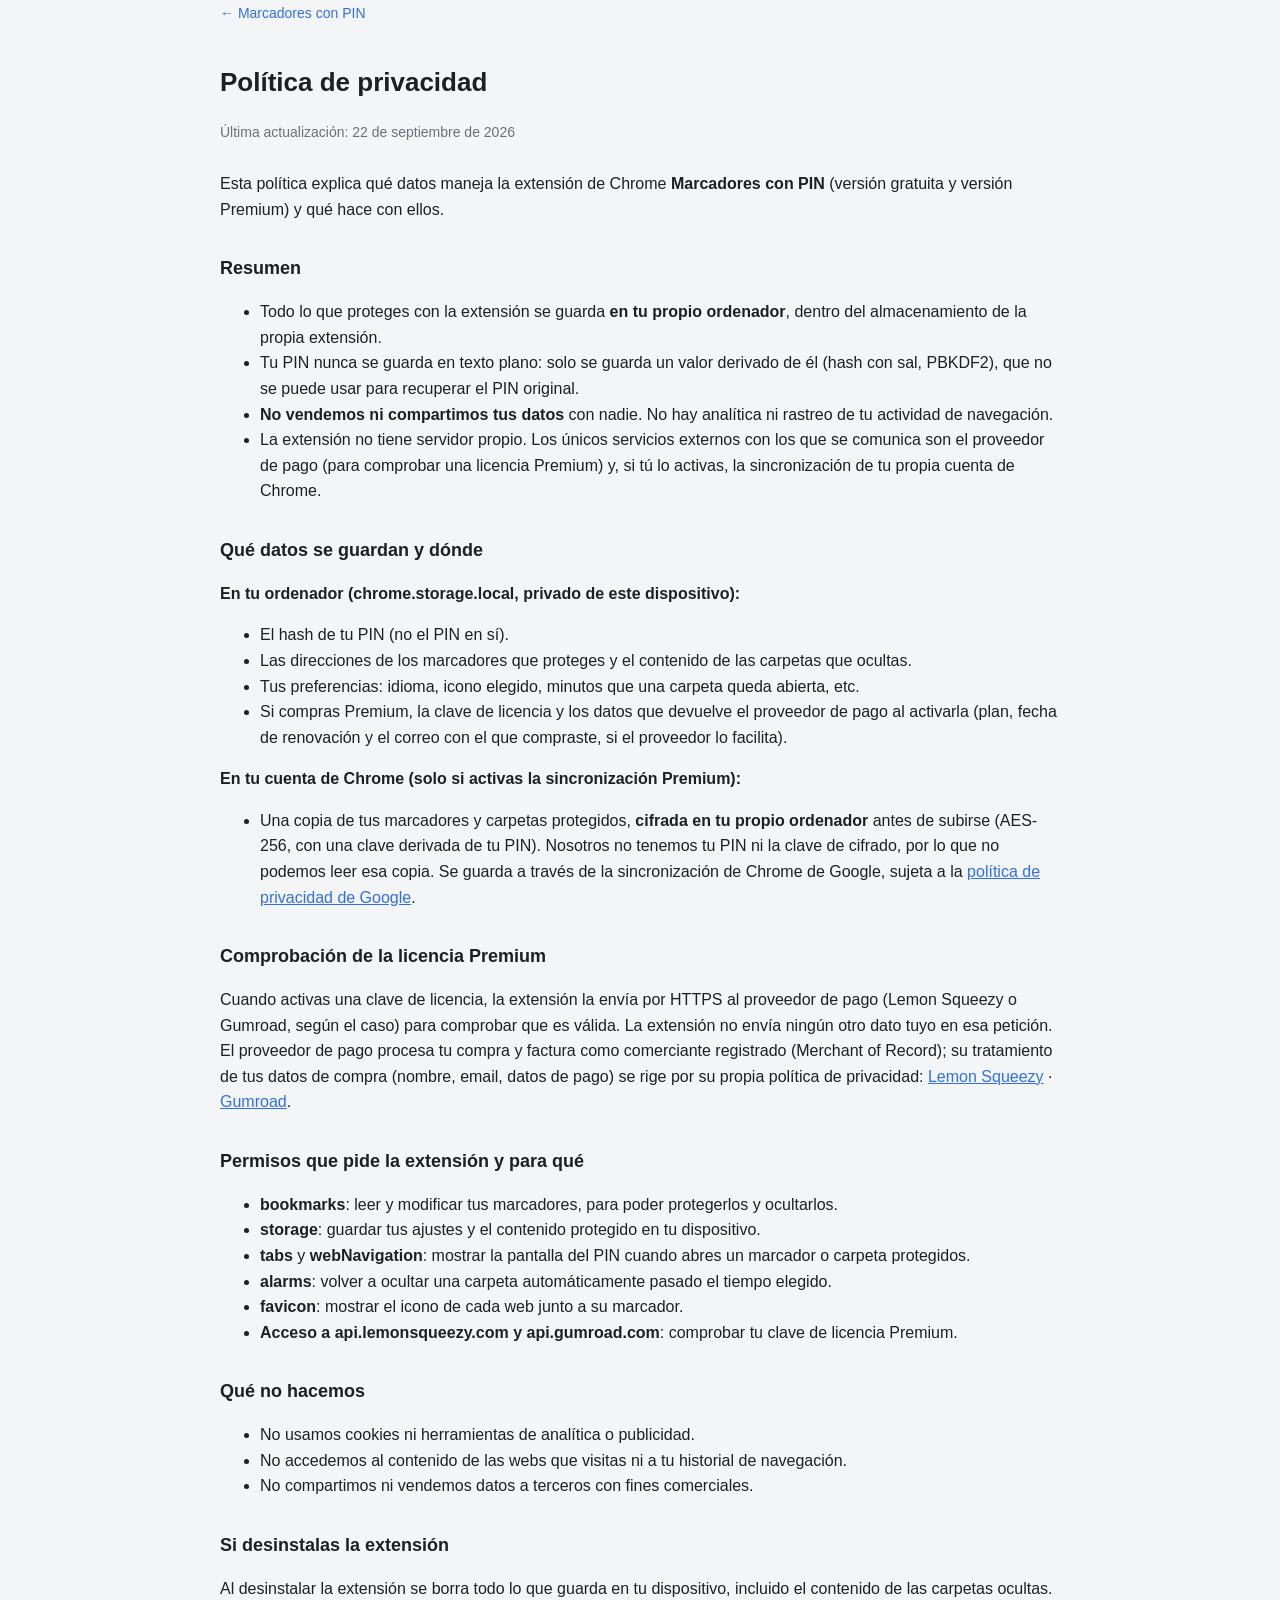
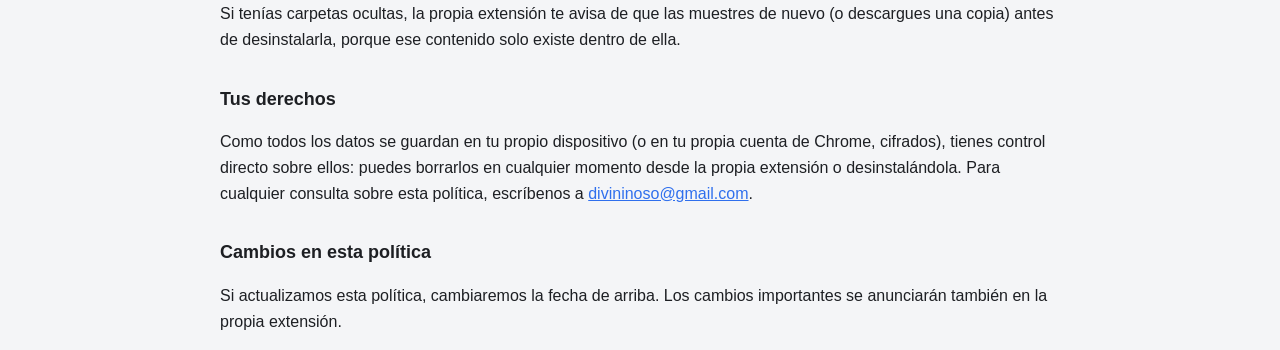
==== privacy.html @ 0e160a2f "Pagina inicial: inicio, privacidad y condiciones Co-Authored-By: Claude Sonnet 5 <noreply@anthropic." ====
<!doctype html>
<html lang="es">
<head>
<meta charset="utf-8">
<meta name="viewport" content="width=device-width, initial-scale=1">
<title>Política de privacidad — Marcadores con PIN</title>
<link rel="icon" href="assets/favicon.png">
<link rel="stylesheet" href="style.css">
</head>
<body>
<div class="wrap legal">
  <a class="back" href="index.html">&larr; Marcadores con PIN</a>
  <h1>Política de privacidad</h1>
  <p class="updated">Última actualización: 22 de septiembre de 2026</p>

  <p>Esta política explica qué datos maneja la extensión de Chrome <strong>Marcadores con PIN</strong> (versión
  gratuita y versión Premium) y qué hace con ellos.</p>

  <h2>Resumen</h2>
  <ul>
    <li>Todo lo que proteges con la extensión se guarda <strong>en tu propio ordenador</strong>, dentro del
    almacenamiento de la propia extensión.</li>
    <li>Tu PIN nunca se guarda en texto plano: solo se guarda un valor derivado de él (hash con sal, PBKDF2), que
    no se puede usar para recuperar el PIN original.</li>
    <li><strong>No vendemos ni compartimos tus datos</strong> con nadie. No hay analítica ni rastreo de tu
    actividad de navegación.</li>
    <li>La extensión no tiene servidor propio. Los únicos servicios externos con los que se comunica son el
    proveedor de pago (para comprobar una licencia Premium) y, si tú lo activas, la sincronización de tu propia
    cuenta de Chrome.</li>
  </ul>

  <h2>Qué datos se guardan y dónde</h2>
  <p><strong>En tu ordenador (chrome.storage.local, privado de este dispositivo):</strong></p>
  <ul>
    <li>El hash de tu PIN (no el PIN en sí).</li>
    <li>Las direcciones de los marcadores que proteges y el contenido de las carpetas que ocultas.</li>
    <li>Tus preferencias: idioma, icono elegido, minutos que una carpeta queda abierta, etc.</li>
    <li>Si compras Premium, la clave de licencia y los datos que devuelve el proveedor de pago al activarla
    (plan, fecha de renovación y el correo con el que compraste, si el proveedor lo facilita).</li>
  </ul>
  <p><strong>En tu cuenta de Chrome (solo si activas la sincronización Premium):</strong></p>
  <ul>
    <li>Una copia de tus marcadores y carpetas protegidos, <strong>cifrada en tu propio ordenador</strong> antes
    de subirse (AES-256, con una clave derivada de tu PIN). Nosotros no tenemos tu PIN ni la clave de cifrado, por
    lo que no podemos leer esa copia. Se guarda a través de la sincronización de Chrome de Google, sujeta a la
    <a href="https://policies.google.com/privacy" target="_blank" rel="noopener">política de privacidad de
    Google</a>.</li>
  </ul>

  <h2>Comprobación de la licencia Premium</h2>
  <p>Cuando activas una clave de licencia, la extensión la envía por HTTPS al proveedor de pago (Lemon Squeezy o
  Gumroad, según el caso) para comprobar que es válida. La extensión no envía ningún otro dato tuyo en esa
  petición. El proveedor de pago procesa tu compra y factura como comerciante registrado (Merchant of Record); su
  tratamiento de tus datos de compra (nombre, email, datos de pago) se rige por su propia política de privacidad:
  <a href="https://www.lemonsqueezy.com/privacy" target="_blank" rel="noopener">Lemon Squeezy</a> ·
  <a href="https://gumroad.com/privacy" target="_blank" rel="noopener">Gumroad</a>.</p>

  <h2>Permisos que pide la extensión y para qué</h2>
  <ul>
    <li><strong>bookmarks</strong>: leer y modificar tus marcadores, para poder protegerlos y ocultarlos.</li>
    <li><strong>storage</strong>: guardar tus ajustes y el contenido protegido en tu dispositivo.</li>
    <li><strong>tabs</strong> y <strong>webNavigation</strong>: mostrar la pantalla del PIN cuando abres un
    marcador o carpeta protegidos.</li>
    <li><strong>alarms</strong>: volver a ocultar una carpeta automáticamente pasado el tiempo elegido.</li>
    <li><strong>favicon</strong>: mostrar el icono de cada web junto a su marcador.</li>
    <li><strong>Acceso a api.lemonsqueezy.com y api.gumroad.com</strong>: comprobar tu clave de licencia
    Premium.</li>
  </ul>

  <h2>Qué no hacemos</h2>
  <ul>
    <li>No usamos cookies ni herramientas de analítica o publicidad.</li>
    <li>No accedemos al contenido de las webs que visitas ni a tu historial de navegación.</li>
    <li>No compartimos ni vendemos datos a terceros con fines comerciales.</li>
  </ul>

  <h2>Si desinstalas la extensión</h2>
  <p>Al desinstalar la extensión se borra todo lo que guarda en tu dispositivo, incluido el contenido de las
  carpetas ocultas. Si tenías carpetas ocultas, la propia extensión te avisa de que las muestres de nuevo (o
  descargues una copia) antes de desinstalarla, porque ese contenido solo existe dentro de ella.</p>

  <h2>Tus derechos</h2>
  <p>Como todos los datos se guardan en tu propio dispositivo (o en tu propia cuenta de Chrome, cifrados), tienes
  control directo sobre ellos: puedes borrarlos en cualquier momento desde la propia extensión o desinstalándola.
  Para cualquier consulta sobre esta política, escríbenos a
  <a href="mailto:divininoso@gmail.com">divininoso@gmail.com</a>.</p>

  <h2>Cambios en esta política</h2>
  <p>Si actualizamos esta política, cambiaremos la fecha de arriba. Los cambios importantes se anunciarán también
  en la propia extensión.</p>
</div>
</body>
</html>
---- style.css ----
:root {
  --bg: #f4f5f7; --card: #fff; --text: #1d1f23; --muted: #6b7079; --line: #dfe2e7;
  --accent: #2f6fed; --accent-text: #fff; --gold: #f5b301;
}
@media (prefers-color-scheme: dark) {
  :root { --bg: #17181b; --card: #1e2024; --text: #e8e9ec; --muted: #9a9ea6; --line: #34373d; --accent: #5b8def; }
}
* { box-sizing: border-box; }
html { scroll-behavior: smooth; }
body {
  margin: 0; background: var(--bg); color: var(--text);
  font: 16px/1.6 -apple-system, "Segoe UI", Roboto, sans-serif;
}
a { color: var(--accent); }
.wrap { max-width: 880px; margin: 0 auto; padding: 0 20px; }
header.top {
  display: flex; align-items: center; gap: 10px; padding: 22px 0;
}
header.top img { width: 32px; height: 32px; }
header.top .name { font-weight: 700; font-size: 17px; }
header.top nav { margin-left: auto; display: flex; gap: 22px; font-size: 14px; }
header.top nav a { color: var(--muted); text-decoration: none; }
header.top nav a:hover { color: var(--text); }

.hero { text-align: center; padding: 48px 0 28px; }
.hero img { width: 84px; height: 84px; margin-bottom: 18px; }
.hero h1 { font-size: 34px; margin: 0 0 12px; }
.hero p.lead { font-size: 18px; color: var(--muted); max-width: 560px; margin: 0 auto 28px; }
.cta-row { display: flex; gap: 12px; justify-content: center; flex-wrap: wrap; }
.btn {
  display: inline-flex; align-items: center; gap: 8px; padding: 12px 22px; border-radius: 10px;
  font-weight: 600; text-decoration: none; border: 1px solid transparent; font-size: 15px;
}
.btn.primary { background: var(--accent); color: var(--accent-text); }
.btn.ghost { background: transparent; color: var(--text); border-color: var(--line); }

.card {
  background: var(--card); border: 1px solid var(--line); border-radius: 14px; padding: 24px;
}

section { padding: 36px 0; }
section h2 { font-size: 22px; margin: 0 0 20px; text-align: center; }

.grid3 { display: grid; grid-template-columns: repeat(auto-fit, minmax(220px, 1fr)); gap: 16px; }
.feat { padding: 20px; }
.feat .ic { font-size: 26px; margin-bottom: 10px; }
.feat h3 { margin: 0 0 6px; font-size: 16px; }
.feat p { margin: 0; color: var(--muted); font-size: 14px; }

.plans { display: grid; grid-template-columns: repeat(auto-fit, minmax(190px, 1fr)); gap: 14px; }
.plan { text-align: center; padding: 24px 16px; position: relative; }
.plan.best { border-color: var(--gold); border-width: 2px; }
.plan .badge {
  position: absolute; top: -11px; left: 50%; transform: translateX(-50%);
  background: var(--gold); color: #3a2a00; font-size: 11px; font-weight: 700;
  padding: 3px 10px; border-radius: 999px; white-space: nowrap;
}
.plan .pname { font-weight: 600; margin-bottom: 4px; }
.plan .price { font-size: 26px; font-weight: 700; }
.plan .period { color: var(--muted); font-size: 13px; margin-bottom: 6px; }
.plan .note { color: var(--muted); font-size: 13px; }

table.compare { width: 100%; border-collapse: collapse; font-size: 14.5px; }
table.compare th, table.compare td { padding: 10px 8px; border-bottom: 1px solid var(--line); text-align: center; }
table.compare th:first-child, table.compare td:first-child { text-align: left; }
table.compare thead th { color: var(--muted); font-weight: 600; }
.star { color: var(--gold); }

.langs { display: flex; flex-wrap: wrap; gap: 8px; justify-content: center; font-size: 14px; color: var(--muted); }
.langs span { padding: 4px 10px; border: 1px solid var(--line); border-radius: 999px; }

footer { border-top: 1px solid var(--line); margin-top: 20px; padding: 26px 0 40px; }
footer .flinks { display: flex; gap: 18px; flex-wrap: wrap; justify-content: center; font-size: 14px; }
footer .flinks a { color: var(--muted); text-decoration: none; }
footer .flinks a:hover { color: var(--text); }
footer .copy { text-align: center; color: var(--muted); font-size: 13px; margin-top: 14px; }

.legal h1 { font-size: 26px; }
.legal h2 { font-size: 18px; margin-top: 32px; }
.legal p, .legal li { color: var(--text); }
.legal .updated { color: var(--muted); font-size: 14px; margin-bottom: 28px; }
.legal .back { display: inline-block; margin-bottom: 20px; font-size: 14px; text-decoration: none; }
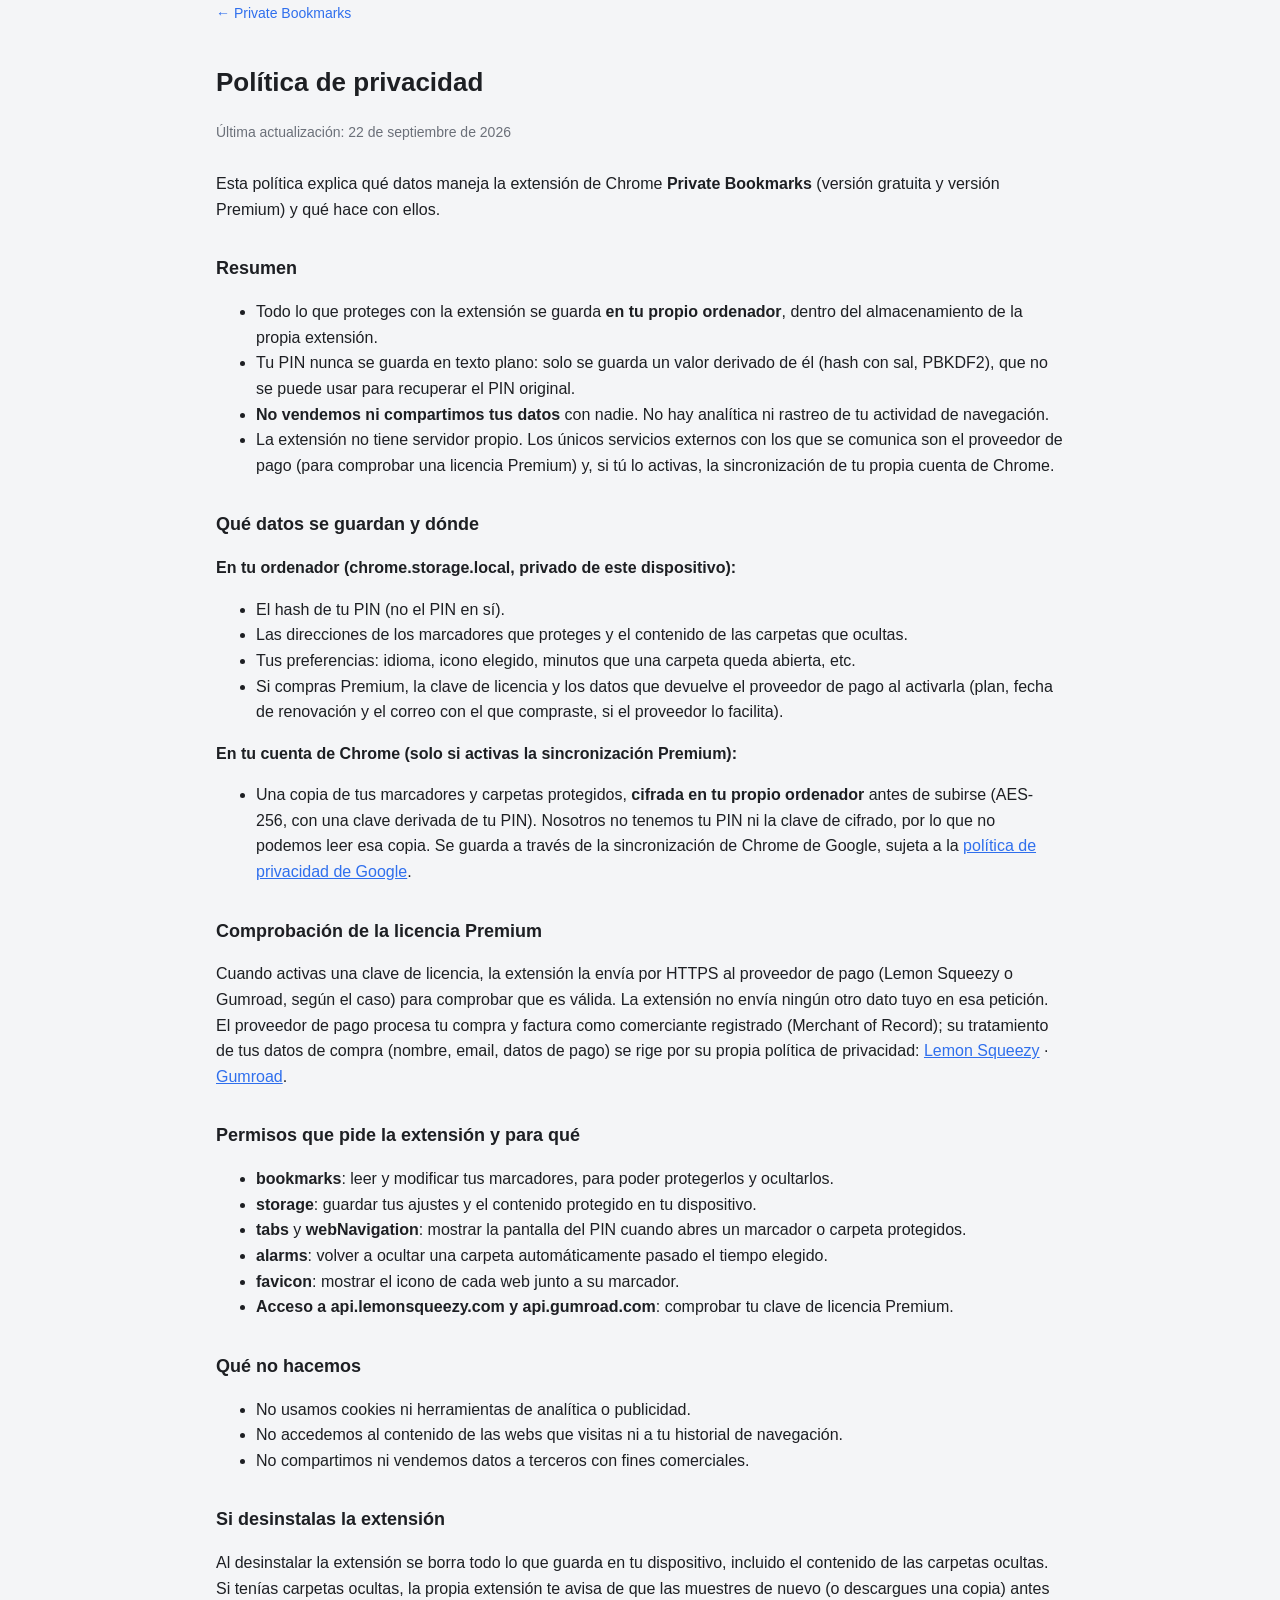
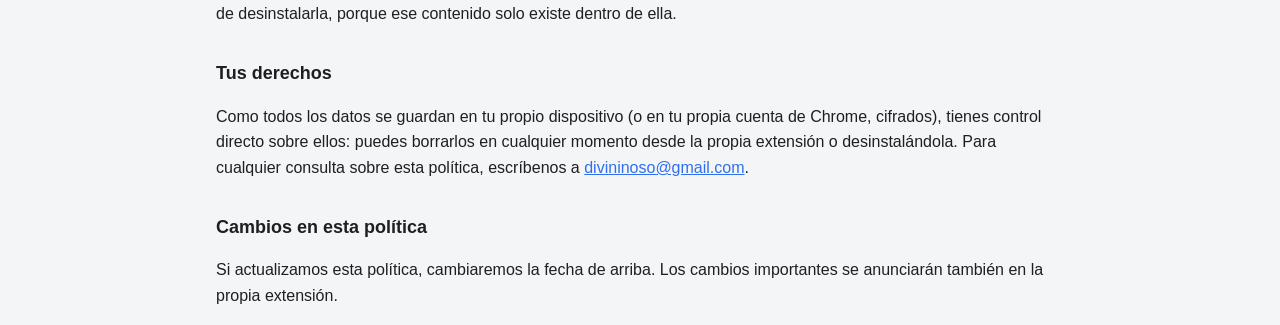
==== commit 3760fa69: "Rebrand: Marcadores con PIN -> Private Bookmarks Co-Authored-By: Claude Sonnet 5 <noreply@anthropic." ====
--- a/privacy.html
+++ b/privacy.html
@@ -3,17 +3,17 @@
 <head>
 <meta charset="utf-8">
 <meta name="viewport" content="width=device-width, initial-scale=1">
-<title>Política de privacidad — Marcadores con PIN</title>
+<title>Política de privacidad — Private Bookmarks</title>
 <link rel="icon" href="assets/favicon.png">
 <link rel="stylesheet" href="style.css">
 </head>
 <body>
 <div class="wrap legal">
-  <a class="back" href="index.html">&larr; Marcadores con PIN</a>
+  <a class="back" href="index.html">&larr; Private Bookmarks</a>
   <h1>Política de privacidad</h1>
   <p class="updated">Última actualización: 22 de septiembre de 2026</p>
 
-  <p>Esta política explica qué datos maneja la extensión de Chrome <strong>Marcadores con PIN</strong> (versión
+  <p>Esta política explica qué datos maneja la extensión de Chrome <strong>Private Bookmarks</strong> (versión
   gratuita y versión Premium) y qué hace con ellos.</p>
 
   <h2>Resumen</h2>
--- a/style.css
+++ b/style.css
@@ -8,24 +8,24 @@
 * { box-sizing: border-box; }
 html { scroll-behavior: smooth; }
 body {
-  margin: 0; background: var(--bg); color: var(--text);
+  margin: 0; background: var(--bg); color: var(--text); overflow-x: hidden;
   font: 16px/1.6 -apple-system, "Segoe UI", Roboto, sans-serif;
 }
 a { color: var(--accent); }
-.wrap { max-width: 880px; margin: 0 auto; padding: 0 20px; }
+.wrap { max-width: 880px; margin: 0 auto; padding: 0 16px; }
 header.top {
-  display: flex; align-items: center; gap: 10px; padding: 22px 0;
+  display: flex; align-items: center; gap: 10px 16px; padding: 18px 0; flex-wrap: wrap;
 }
-header.top img { width: 32px; height: 32px; }
-header.top .name { font-weight: 700; font-size: 17px; }
-header.top nav { margin-left: auto; display: flex; gap: 22px; font-size: 14px; }
-header.top nav a { color: var(--muted); text-decoration: none; }
+header.top img { width: 28px; height: 28px; flex: none; }
+header.top .name { font-weight: 700; font-size: 16px; }
+header.top nav { margin-left: auto; display: flex; gap: 10px 16px; flex-wrap: wrap; font-size: 14px; }
+header.top nav a { color: var(--muted); text-decoration: none; white-space: nowrap; }
 header.top nav a:hover { color: var(--text); }
 
-.hero { text-align: center; padding: 48px 0 28px; }
-.hero img { width: 84px; height: 84px; margin-bottom: 18px; }
-.hero h1 { font-size: 34px; margin: 0 0 12px; }
-.hero p.lead { font-size: 18px; color: var(--muted); max-width: 560px; margin: 0 auto 28px; }
+.hero { text-align: center; padding: 40px 0 24px; }
+.hero img { width: 72px; height: 72px; margin-bottom: 16px; }
+.hero h1 { font-size: clamp(26px, 6vw, 34px); margin: 0 0 12px; }
+.hero p.lead { font-size: 17px; color: var(--muted); max-width: 560px; margin: 0 auto 26px; }
 .cta-row { display: flex; gap: 12px; justify-content: center; flex-wrap: wrap; }
 .btn {
   display: inline-flex; align-items: center; gap: 8px; padding: 12px 22px; border-radius: 10px;
